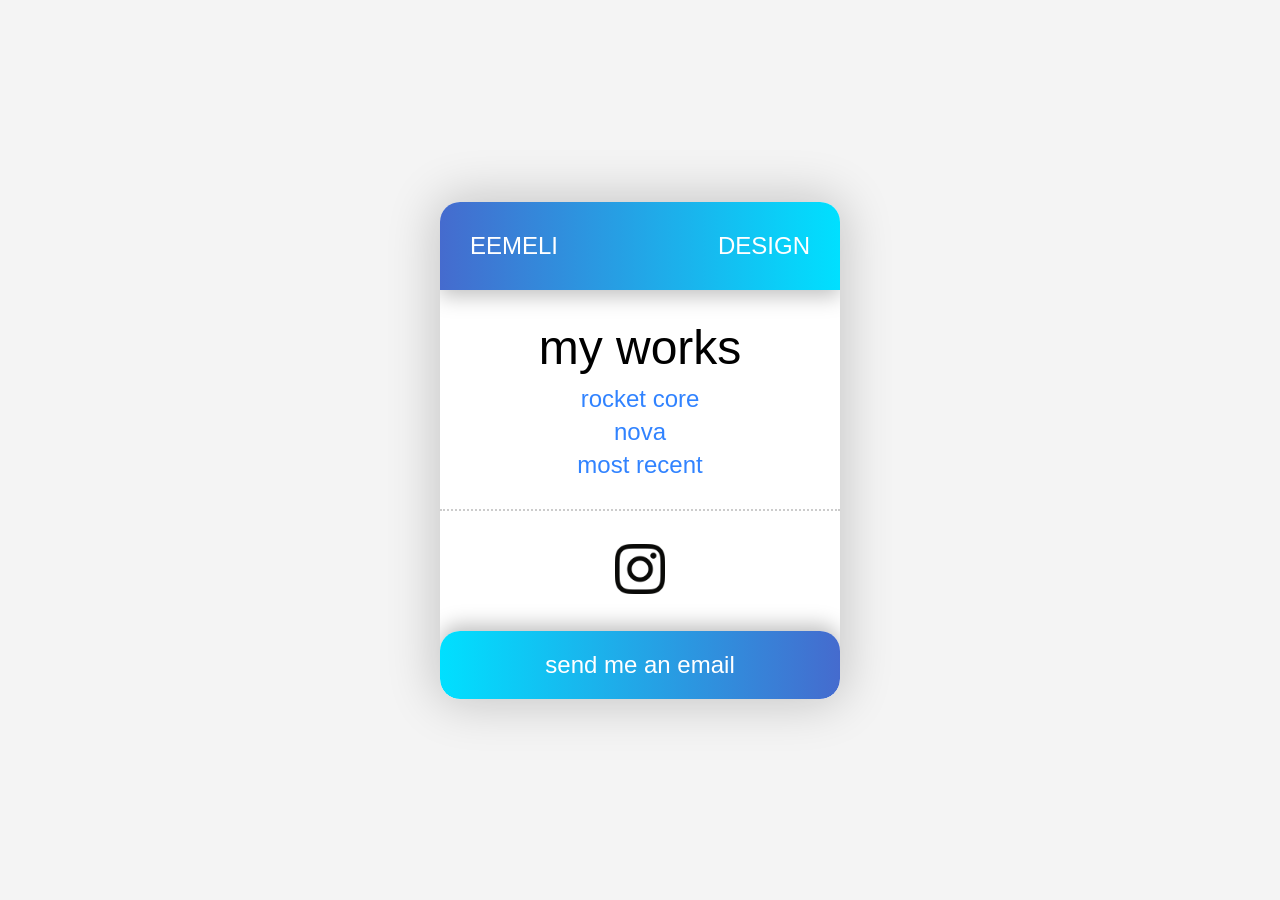
==== index.html @ dd13dac6 "Add files via upload" ====
<!DOCTYPE html>
<html>
<head>
    <meta charset="utf-8">
    <meta name="viewport" content="width=device-width" />
    <title>local idiot does design</title>
    <meta name="description" content="" />
    <link rel="stylesheet" type="text/css" href="style.css">
    <link rel="icon" type="image/png" href="empty.png">
  
    <meta property="og:title" content="" />
    <meta property="og:description" content="" />
    <meta property="og:image" content="" />
    <meta name="twitter:card" content="summary_large_image" />
    <meta name="twitter:title" content="" />
    <meta name="twitter:description" content="" />
    <meta name="twitter:image" content="" />
  
    <!-- Global site tag (gtag.js) - Google Analytics -->
  <script async src="https://www.googletagmanager.com/gtag/js?id=G-XNHSE1CSFP"></script>
  <script>
    window.dataLayer = window.dataLayer || [];
    function gtag(){dataLayer.push(arguments);}
    gtag('js', new Date());
  
    gtag('config', 'G-XNHSE1CSFP');
  </script>
</head>

<body>
    <div id="card">
        <div id="top">
           <div class="name">
               <p class="a">EEMELI</p>
           </div> 
           <div class="designer">
                <p class="b">DESIGN</p>
        </div> 
        </div>
        <div id="middle">
            <div id="work">
                <p class="work">my works</p>
                <div class="links">
                    <div class="rc">
                        <a href="https://rocketcorerl.com/" target="_blank" class="link">rocket core</a>
                    </div>
                    <div class="nova">
                        <a href="https://www.twitter.com/NovaLeagueRL" target="_blank" class="link">nova</a>
                    </div>
                    <div class="recent">
                        <a href="https://www.instagram.com/p/CDrI7UgnZ_I/" class="link">most recent</a>
                    </div>
                </div>
            </div>
        </div>
    <div id="bottom">
        <div class="img">
            <a href="https://www.instagram.com/_russhh" target="_blank" >
                <img src="instagram.png" width="50" height="50">
            </a>
        </div>
        <div id="email">
                <a href="mailto:eemeliruoh@gmail.com" class="address">send me an email</a>
        </div>
    </div>
</body>
---- style.css ----
@import url('https://rsms.me/inter/inter.css');
html { font-family: 'Inter', sans-serif; }
@supports (font-variation-settings: normal) {
  html { font-family: 'Inter var', sans-serif; }
}

html, body {
    width: 100%;
    height: 100%;
}

* {
    margin: 0;
    padding: 0;
    list-style: none;
    text-decoration: none;
    box-sizing: border-box;
}

a:hover {
    text-decoration: underline;
}

body {
    background: #f4f4f4;
    display: flex;
    align-items: center;
    justify-content: center;
}

#card {
    width: 400px;
    background: #fff;
    box-shadow: 0px 0px 50px 4px rgba(0, 0, 0, 0.2); 
    border-radius: 20px;
    overflow: hidden;
    margin: 0 auto;
}


#top {
    padding: 30px;
    background: linear-gradient(90deg, #456BCE 0%, #00E0FF 100%);
    font-size: 24px;
    font-weight: normal;
    color: #fff;
    display: flex;
    justify-content: space-between;
    align-items: center;
    box-shadow: 0px 6px 20px rgba(0, 0, 0, 0.25);
}

#top .name {
    text-align: left;
}

#top .designer {
    text-align: right;
}

.name {
    display: flex;
    justify-content: space-between;
    align-items: center;
}

#middle {
    border-bottom: 2px dotted rgba(0, 0, 0, 0.2);
}

#work {
    padding-top: 30px;
    padding-bottom: 30px;
    text-align: center;
}

.work {
    font-weight: normal;
    font-size: 48px;
    color: black;
}

#work .link {
    font-size: 24px;
    font-weight: 500;
    color: #3183ff;
}

.rc {
    padding-top: 10px;
    padding-bottom: 5px;
}

.recent {
    padding-top: 5px;
}

#bottom .img {
    padding-top: 33px;
    padding-bottom: 33px;
    text-align: center;
    display: block;
}

#email {
    padding-top: 20px;
    background: linear-gradient(-90deg, #456BCE 0%, #00E0FF 100%);
    box-shadow: 0px -6px 20px rgba(0, 0, 0, 0.25);
    padding-bottom: 20px;
    text-align: center;
    border-radius: 20px;
}

/*what the fuck is this*/
#email .address {
    text-decoration: none;
    font-weight: 500;
    font-size: 24px;
    color: white;
}
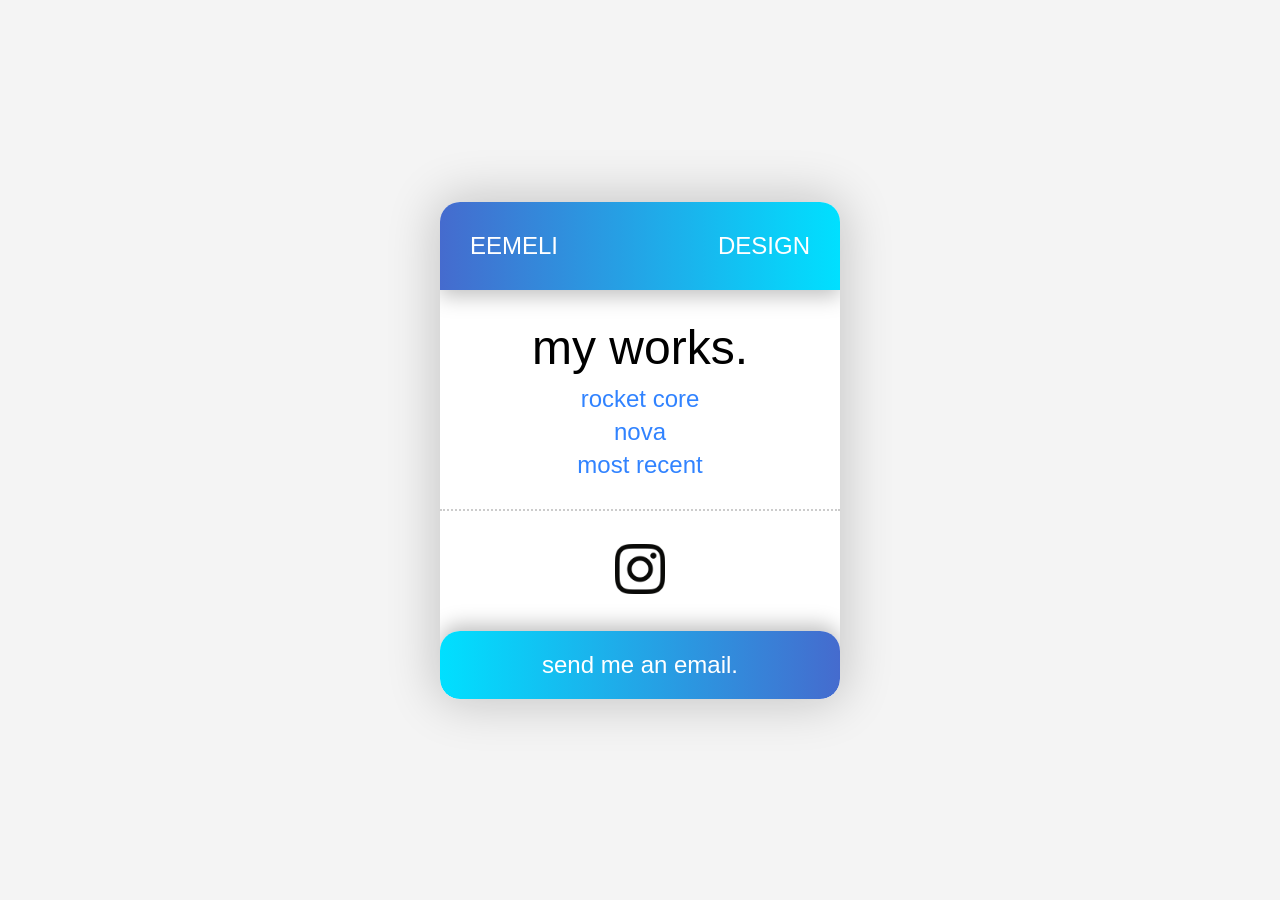
==== commit 3bec5d96: "Add files via upload" ====
--- a/index.html
+++ b/index.html
@@ -39,7 +39,7 @@
         </div>
         <div id="middle">
             <div id="work">
-                <p class="work">my works</p>
+                <p class="work">my works.</p>
                 <div class="links">
                     <div class="rc">
                         <a href="https://rocketcorerl.com/" target="_blank" class="link">rocket core</a>
@@ -60,7 +60,7 @@
             </a>
         </div>
         <div id="email">
-                <a href="mailto:eemeliruoh@gmail.com" class="address">send me an email</a>
+                <a href="mailto:eemeliruoh@gmail.com" class="address">send me an email.</a>
         </div>
     </div>
 </body>
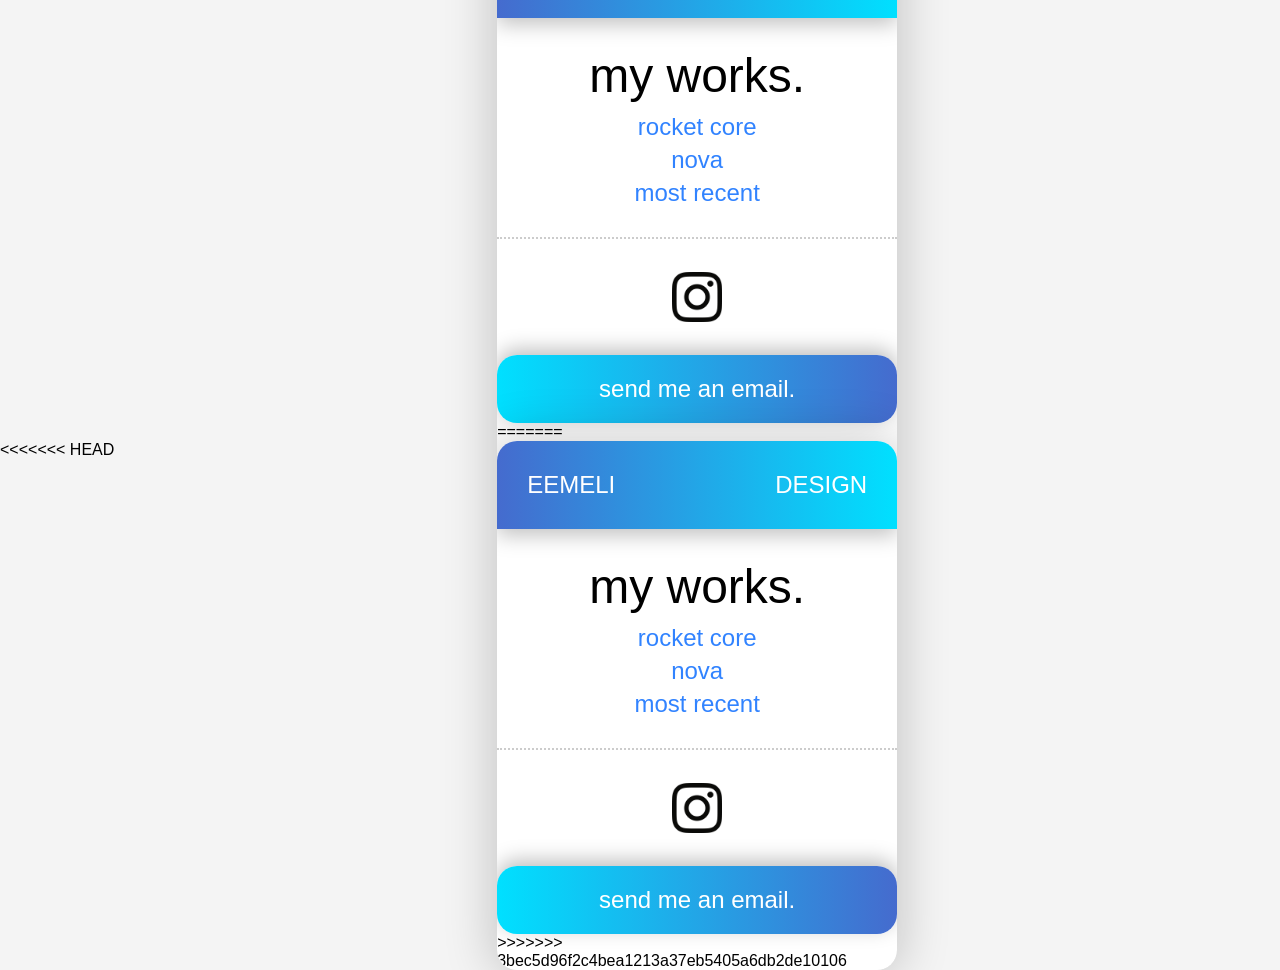
==== commit 70559a03: "Add files via upload" ====
--- a/index.html
+++ b/index.html
@@ -1,3 +1,71 @@
+<<<<<<< HEAD
+<!DOCTYPE html>
+<html>
+<head>
+    <meta charset="utf-8">
+    <meta name="viewport" content="width=device-width" />
+    <title>local idiot does design</title>
+    <meta name="description" content="" />
+    <link rel="stylesheet" type="text/css" href="style.css">
+    <link rel="icon" type="image/png" href="empty.png">
+  
+    <meta property="og:title" content="" />
+    <meta property="og:description" content="" />
+    <meta property="og:image" content="" />
+    <meta name="twitter:card" content="summary_large_image" />
+    <meta name="twitter:title" content="" />
+    <meta name="twitter:description" content="" />
+    <meta name="twitter:image" content="" />
+  
+    <!-- Global site tag (gtag.js) - Google Analytics -->
+  <script async src="https://www.googletagmanager.com/gtag/js?id=G-XNHSE1CSFP"></script>
+  <script>
+    window.dataLayer = window.dataLayer || [];
+    function gtag(){dataLayer.push(arguments);}
+    gtag('js', new Date());
+  
+    gtag('config', 'G-XNHSE1CSFP');
+  </script>
+</head>
+
+<body>
+    <div id="card">
+        <div id="top">
+           <div class="name">
+               <p class="a">EEMELI</p>
+           </div> 
+           <div class="designer">
+                <p class="b">DESIGN</p>
+        </div> 
+        </div>
+        <div id="middle">
+            <div id="work">
+                <p class="work">my works.</p>
+                <div class="links">
+                    <div class="rc">
+                        <a href="https://rocketcorerl.com/" target="_blank" class="link">rocket core</a>
+                    </div>
+                    <div class="nova">
+                        <a href="https://www.twitter.com/NovaLeagueRL" target="_blank" class="link">nova</a>
+                    </div>
+                    <div class="recent">
+                        <a href="https://www.instagram.com/p/CDrI7UgnZ_I/" class="link">most recent</a>
+                    </div>
+                </div>
+            </div>
+        </div>
+    <div id="bottom">
+        <div class="img">
+            <a href="https://www.instagram.com/_russhh" target="_blank" >
+                <img src="instagram.png" width="50" height="50">
+            </a>
+        </div>
+        <div id="email">
+                <a href="mailto:eemeliruoh@gmail.com" class="address">send me an email.</a>
+        </div>
+    </div>
+</body>
+=======
 <!DOCTYPE html>
 <html>
 <head>
@@ -64,3 +132,4 @@
         </div>
     </div>
 </body>
+>>>>>>> 3bec5d96f2c4bea1213a37eb5405a6db2de10106
--- a/style.css
+++ b/style.css
@@ -1,3 +1,147 @@
+<<<<<<< HEAD
+@import url('https://rsms.me/inter/inter.css');
+html { font-family: 'Inter', sans-serif; }
+@supports (font-variation-settings: normal) {
+  html { font-family: 'Inter var', sans-serif; }
+}
+
+html, body {
+    width: 100%;
+    height: 100%;
+}
+
+* {
+    margin: 0;
+    padding: 0;
+    list-style: none;
+    text-decoration: none;
+    box-sizing: border-box;
+}
+
+a:hover {
+    text-decoration: underline;
+}
+
+body {
+    background: #f4f4f4;
+    display: flex;
+    align-items: center;
+    justify-content: center;
+}
+
+#card {
+    width: 400px;
+    background: #fff;
+    box-shadow: 0px 0px 50px 4px rgba(0, 0, 0, 0.2); 
+    border-radius: 20px;
+    overflow: hidden;
+    margin: 0 auto;
+}
+
+
+#top {
+    padding: 30px;
+    background: linear-gradient(90deg, #456BCE 0%, #00E0FF 100%);
+    font-size: 24px;
+    font-weight: normal;
+    color: #fff;
+    display: flex;
+    justify-content: space-between;
+    align-items: center;
+    box-shadow: 0px 6px 20px rgba(0, 0, 0, 0.25);
+}
+
+#top .name {
+    text-align: left;
+}
+
+#top .designer {
+    text-align: right;
+}
+
+.name {
+    display: flex;
+    justify-content: space-between;
+    align-items: center;
+}
+
+#middle {
+    border-bottom: 2px dotted rgba(0, 0, 0, 0.2);
+}
+
+#work {
+    padding-top: 30px;
+    padding-bottom: 30px;
+    text-align: center;
+}
+
+.work {
+    font-weight: normal;
+    font-size: 48px;
+    color: black;
+}
+
+#work .link {
+    font-size: 24px;
+    font-weight: 500;
+    color: #3183ff;
+}
+
+.rc {
+    padding-top: 10px;
+    padding-bottom: 5px;
+}
+
+.recent {
+    padding-top: 5px;
+}
+
+#bottom .img {
+    padding-top: 33px;
+    padding-bottom: 33px;
+    text-align: center;
+    display: block;
+}
+
+#email {
+    padding-top: 20px;
+    background: linear-gradient(-90deg, #456BCE 0%, #00E0FF 100%);
+    box-shadow: 0px -6px 20px rgba(0, 0, 0, 0.25);
+    padding-bottom: 20px;
+    text-align: center;
+    border-radius: 20px;
+}
+
+/*what the fuck is this*/
+#email .address {
+    text-decoration: none;
+    font-weight: 500;
+    font-size: 24px;
+    color: white;
+}
+
+a.address {
+    position: relative;
+}
+
+a.address:before {
+    content: "";
+    position: absolute;
+    width: 100%;
+    height: 2px;
+    bottom: 0;
+    left: 0;
+    background-color: #FFF;
+    visibility: hidden;
+    transform: scaleX(0);
+    transition: all 0.3s ease-in-out;
+}
+
+a.address:hover:before {
+    visibility: visible;
+    transform: scaleX(1);
+  }
+=======
 @import url('https://rsms.me/inter/inter.css');
 html { font-family: 'Inter', sans-serif; }
 @supports (font-variation-settings: normal) {
@@ -118,3 +262,4 @@
     font-size: 24px;
     color: white;
 }
+>>>>>>> 3bec5d96f2c4bea1213a37eb5405a6db2de10106
--- a/style.css
+++ b/style.css
@@ -1,3 +1,147 @@
+<<<<<<< HEAD
+@import url('https://rsms.me/inter/inter.css');
+html { font-family: 'Inter', sans-serif; }
+@supports (font-variation-settings: normal) {
+  html { font-family: 'Inter var', sans-serif; }
+}
+
+html, body {
+    width: 100%;
+    height: 100%;
+}
+
+* {
+    margin: 0;
+    padding: 0;
+    list-style: none;
+    text-decoration: none;
+    box-sizing: border-box;
+}
+
+a:hover {
+    text-decoration: underline;
+}
+
+body {
+    background: #f4f4f4;
+    display: flex;
+    align-items: center;
+    justify-content: center;
+}
+
+#card {
+    width: 400px;
+    background: #fff;
+    box-shadow: 0px 0px 50px 4px rgba(0, 0, 0, 0.2); 
+    border-radius: 20px;
+    overflow: hidden;
+    margin: 0 auto;
+}
+
+
+#top {
+    padding: 30px;
+    background: linear-gradient(90deg, #456BCE 0%, #00E0FF 100%);
+    font-size: 24px;
+    font-weight: normal;
+    color: #fff;
+    display: flex;
+    justify-content: space-between;
+    align-items: center;
+    box-shadow: 0px 6px 20px rgba(0, 0, 0, 0.25);
+}
+
+#top .name {
+    text-align: left;
+}
+
+#top .designer {
+    text-align: right;
+}
+
+.name {
+    display: flex;
+    justify-content: space-between;
+    align-items: center;
+}
+
+#middle {
+    border-bottom: 2px dotted rgba(0, 0, 0, 0.2);
+}
+
+#work {
+    padding-top: 30px;
+    padding-bottom: 30px;
+    text-align: center;
+}
+
+.work {
+    font-weight: normal;
+    font-size: 48px;
+    color: black;
+}
+
+#work .link {
+    font-size: 24px;
+    font-weight: 500;
+    color: #3183ff;
+}
+
+.rc {
+    padding-top: 10px;
+    padding-bottom: 5px;
+}
+
+.recent {
+    padding-top: 5px;
+}
+
+#bottom .img {
+    padding-top: 33px;
+    padding-bottom: 33px;
+    text-align: center;
+    display: block;
+}
+
+#email {
+    padding-top: 20px;
+    background: linear-gradient(-90deg, #456BCE 0%, #00E0FF 100%);
+    box-shadow: 0px -6px 20px rgba(0, 0, 0, 0.25);
+    padding-bottom: 20px;
+    text-align: center;
+    border-radius: 20px;
+}
+
+/*what the fuck is this*/
+#email .address {
+    text-decoration: none;
+    font-weight: 500;
+    font-size: 24px;
+    color: white;
+}
+
+a.address {
+    position: relative;
+}
+
+a.address:before {
+    content: "";
+    position: absolute;
+    width: 100%;
+    height: 2px;
+    bottom: 0;
+    left: 0;
+    background-color: #FFF;
+    visibility: hidden;
+    transform: scaleX(0);
+    transition: all 0.3s ease-in-out;
+}
+
+a.address:hover:before {
+    visibility: visible;
+    transform: scaleX(1);
+  }
+=======
 @import url('https://rsms.me/inter/inter.css');
 html { font-family: 'Inter', sans-serif; }
 @supports (font-variation-settings: normal) {
@@ -118,3 +262,4 @@
     font-size: 24px;
     color: white;
 }
+>>>>>>> 3bec5d96f2c4bea1213a37eb5405a6db2de10106
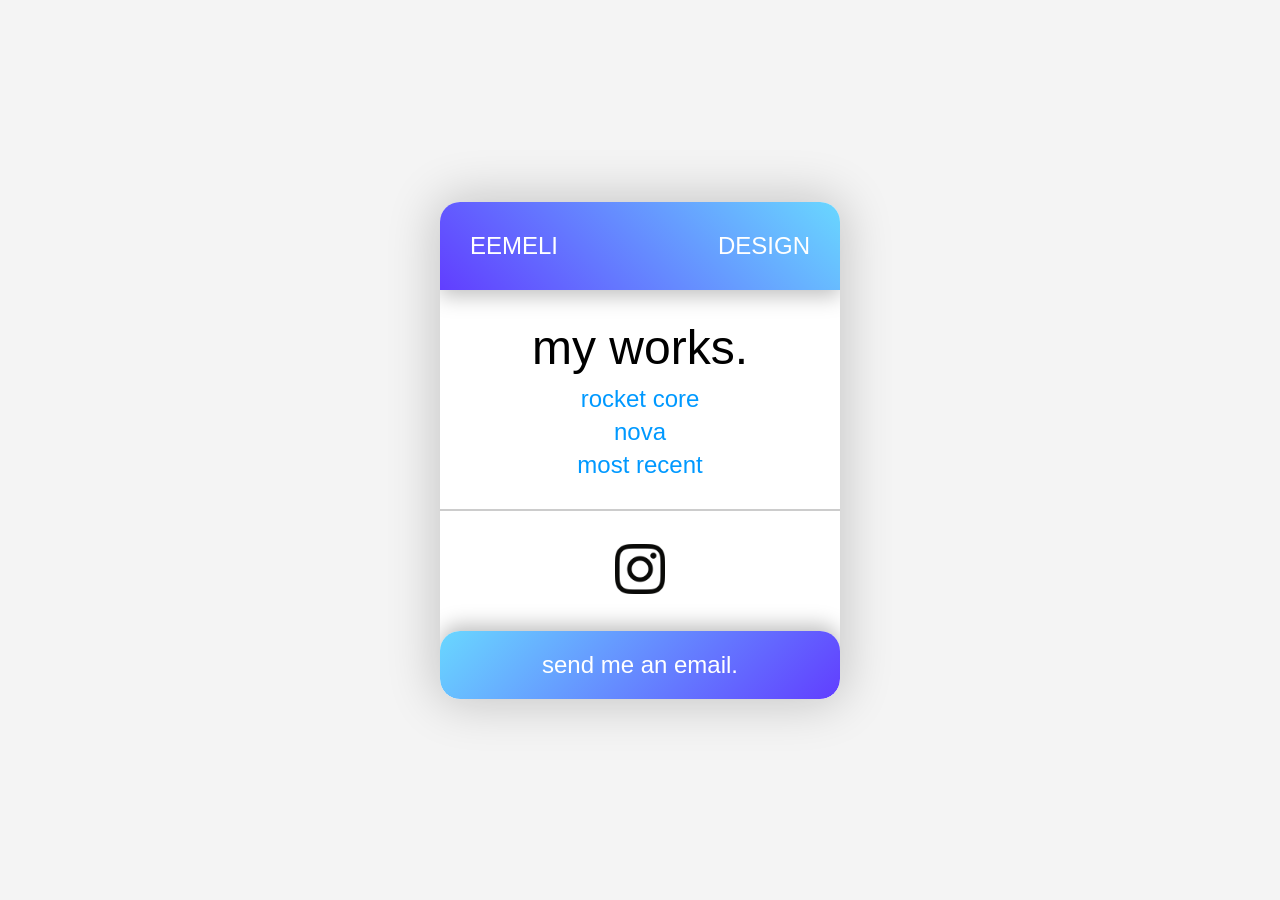
==== commit 08cd3d5a: "Add files via upload" ====
--- a/index.html
+++ b/index.html
@@ -1,4 +1,3 @@
-<<<<<<< HEAD
 <!DOCTYPE html>
 <html>
 <head>
@@ -64,72 +63,4 @@
                 <a href="mailto:eemeliruoh@gmail.com" class="address">send me an email.</a>
         </div>
     </div>
-</body>
-=======
-<!DOCTYPE html>
-<html>
-<head>
-    <meta charset="utf-8">
-    <meta name="viewport" content="width=device-width" />
-    <title>local idiot does design</title>
-    <meta name="description" content="" />
-    <link rel="stylesheet" type="text/css" href="style.css">
-    <link rel="icon" type="image/png" href="empty.png">
-  
-    <meta property="og:title" content="" />
-    <meta property="og:description" content="" />
-    <meta property="og:image" content="" />
-    <meta name="twitter:card" content="summary_large_image" />
-    <meta name="twitter:title" content="" />
-    <meta name="twitter:description" content="" />
-    <meta name="twitter:image" content="" />
-  
-    <!-- Global site tag (gtag.js) - Google Analytics -->
-  <script async src="https://www.googletagmanager.com/gtag/js?id=G-XNHSE1CSFP"></script>
-  <script>
-    window.dataLayer = window.dataLayer || [];
-    function gtag(){dataLayer.push(arguments);}
-    gtag('js', new Date());
-  
-    gtag('config', 'G-XNHSE1CSFP');
-  </script>
-</head>
-
-<body>
-    <div id="card">
-        <div id="top">
-           <div class="name">
-               <p class="a">EEMELI</p>
-           </div> 
-           <div class="designer">
-                <p class="b">DESIGN</p>
-        </div> 
-        </div>
-        <div id="middle">
-            <div id="work">
-                <p class="work">my works.</p>
-                <div class="links">
-                    <div class="rc">
-                        <a href="https://rocketcorerl.com/" target="_blank" class="link">rocket core</a>
-                    </div>
-                    <div class="nova">
-                        <a href="https://www.twitter.com/NovaLeagueRL" target="_blank" class="link">nova</a>
-                    </div>
-                    <div class="recent">
-                        <a href="https://www.instagram.com/p/CDrI7UgnZ_I/" class="link">most recent</a>
-                    </div>
-                </div>
-            </div>
-        </div>
-    <div id="bottom">
-        <div class="img">
-            <a href="https://www.instagram.com/_russhh" target="_blank" >
-                <img src="instagram.png" width="50" height="50">
-            </a>
-        </div>
-        <div id="email">
-                <a href="mailto:eemeliruoh@gmail.com" class="address">send me an email.</a>
-        </div>
-    </div>
-</body>
->>>>>>> 3bec5d96f2c4bea1213a37eb5405a6db2de10106
+</body>
--- a/style.css
+++ b/style.css
@@ -41,7 +41,7 @@
 
 #top {
     padding: 30px;
-    background: linear-gradient(90deg, #456BCE 0%, #00E0FF 100%);
+    background: linear-gradient(45deg, #613eff 0%, #69d7ff 100%);
     font-size: 24px;
     font-weight: normal;
     color: #fff;
@@ -66,7 +66,7 @@
 }
 
 #middle {
-    border-bottom: 2px dotted rgba(0, 0, 0, 0.2);
+    border-bottom: 2px solid rgba(0, 0, 0, 0.2);
 }
 
 #work {
@@ -84,7 +84,7 @@
 #work .link {
     font-size: 24px;
     font-weight: 500;
-    color: #3183ff;
+    color: #0099ff;
 }
 
 .rc {
@@ -105,7 +105,7 @@
 
 #email {
     padding-top: 20px;
-    background: linear-gradient(-90deg, #456BCE 0%, #00E0FF 100%);
+    background: linear-gradient(-45deg, #613eff 0%, #69d7ff 100%);
     box-shadow: 0px -6px 20px rgba(0, 0, 0, 0.25);
     padding-bottom: 20px;
     text-align: center;
@@ -128,138 +128,16 @@
     content: "";
     position: absolute;
     width: 100%;
-    height: 2px;
+    height: 1px;
     bottom: 0;
     left: 0;
     background-color: #FFF;
     visibility: hidden;
     transform: scaleX(0);
-    transition: all 0.3s ease-in-out;
+    transition: all 0.2s ease-in-out;
 }
 
 a.address:hover:before {
     visibility: visible;
     transform: scaleX(1);
   }
-=======
-@import url('https://rsms.me/inter/inter.css');
-html { font-family: 'Inter', sans-serif; }
-@supports (font-variation-settings: normal) {
-  html { font-family: 'Inter var', sans-serif; }
-}
-
-html, body {
-    width: 100%;
-    height: 100%;
-}
-
-* {
-    margin: 0;
-    padding: 0;
-    list-style: none;
-    text-decoration: none;
-    box-sizing: border-box;
-}
-
-a:hover {
-    text-decoration: underline;
-}
-
-body {
-    background: #f4f4f4;
-    display: flex;
-    align-items: center;
-    justify-content: center;
-}
-
-#card {
-    width: 400px;
-    background: #fff;
-    box-shadow: 0px 0px 50px 4px rgba(0, 0, 0, 0.2); 
-    border-radius: 20px;
-    overflow: hidden;
-    margin: 0 auto;
-}
-
-
-#top {
-    padding: 30px;
-    background: linear-gradient(90deg, #456BCE 0%, #00E0FF 100%);
-    font-size: 24px;
-    font-weight: normal;
-    color: #fff;
-    display: flex;
-    justify-content: space-between;
-    align-items: center;
-    box-shadow: 0px 6px 20px rgba(0, 0, 0, 0.25);
-}
-
-#top .name {
-    text-align: left;
-}
-
-#top .designer {
-    text-align: right;
-}
-
-.name {
-    display: flex;
-    justify-content: space-between;
-    align-items: center;
-}
-
-#middle {
-    border-bottom: 2px dotted rgba(0, 0, 0, 0.2);
-}
-
-#work {
-    padding-top: 30px;
-    padding-bottom: 30px;
-    text-align: center;
-}
-
-.work {
-    font-weight: normal;
-    font-size: 48px;
-    color: black;
-}
-
-#work .link {
-    font-size: 24px;
-    font-weight: 500;
-    color: #3183ff;
-}
-
-.rc {
-    padding-top: 10px;
-    padding-bottom: 5px;
-}
-
-.recent {
-    padding-top: 5px;
-}
-
-#bottom .img {
-    padding-top: 33px;
-    padding-bottom: 33px;
-    text-align: center;
-    display: block;
-}
-
-#email {
-    padding-top: 20px;
-    background: linear-gradient(-90deg, #456BCE 0%, #00E0FF 100%);
-    box-shadow: 0px -6px 20px rgba(0, 0, 0, 0.25);
-    padding-bottom: 20px;
-    text-align: center;
-    border-radius: 20px;
-}
-
-/*what the fuck is this*/
-#email .address {
-    text-decoration: none;
-    font-weight: 500;
-    font-size: 24px;
-    color: white;
-}
->>>>>>> 3bec5d96f2c4bea1213a37eb5405a6db2de10106
